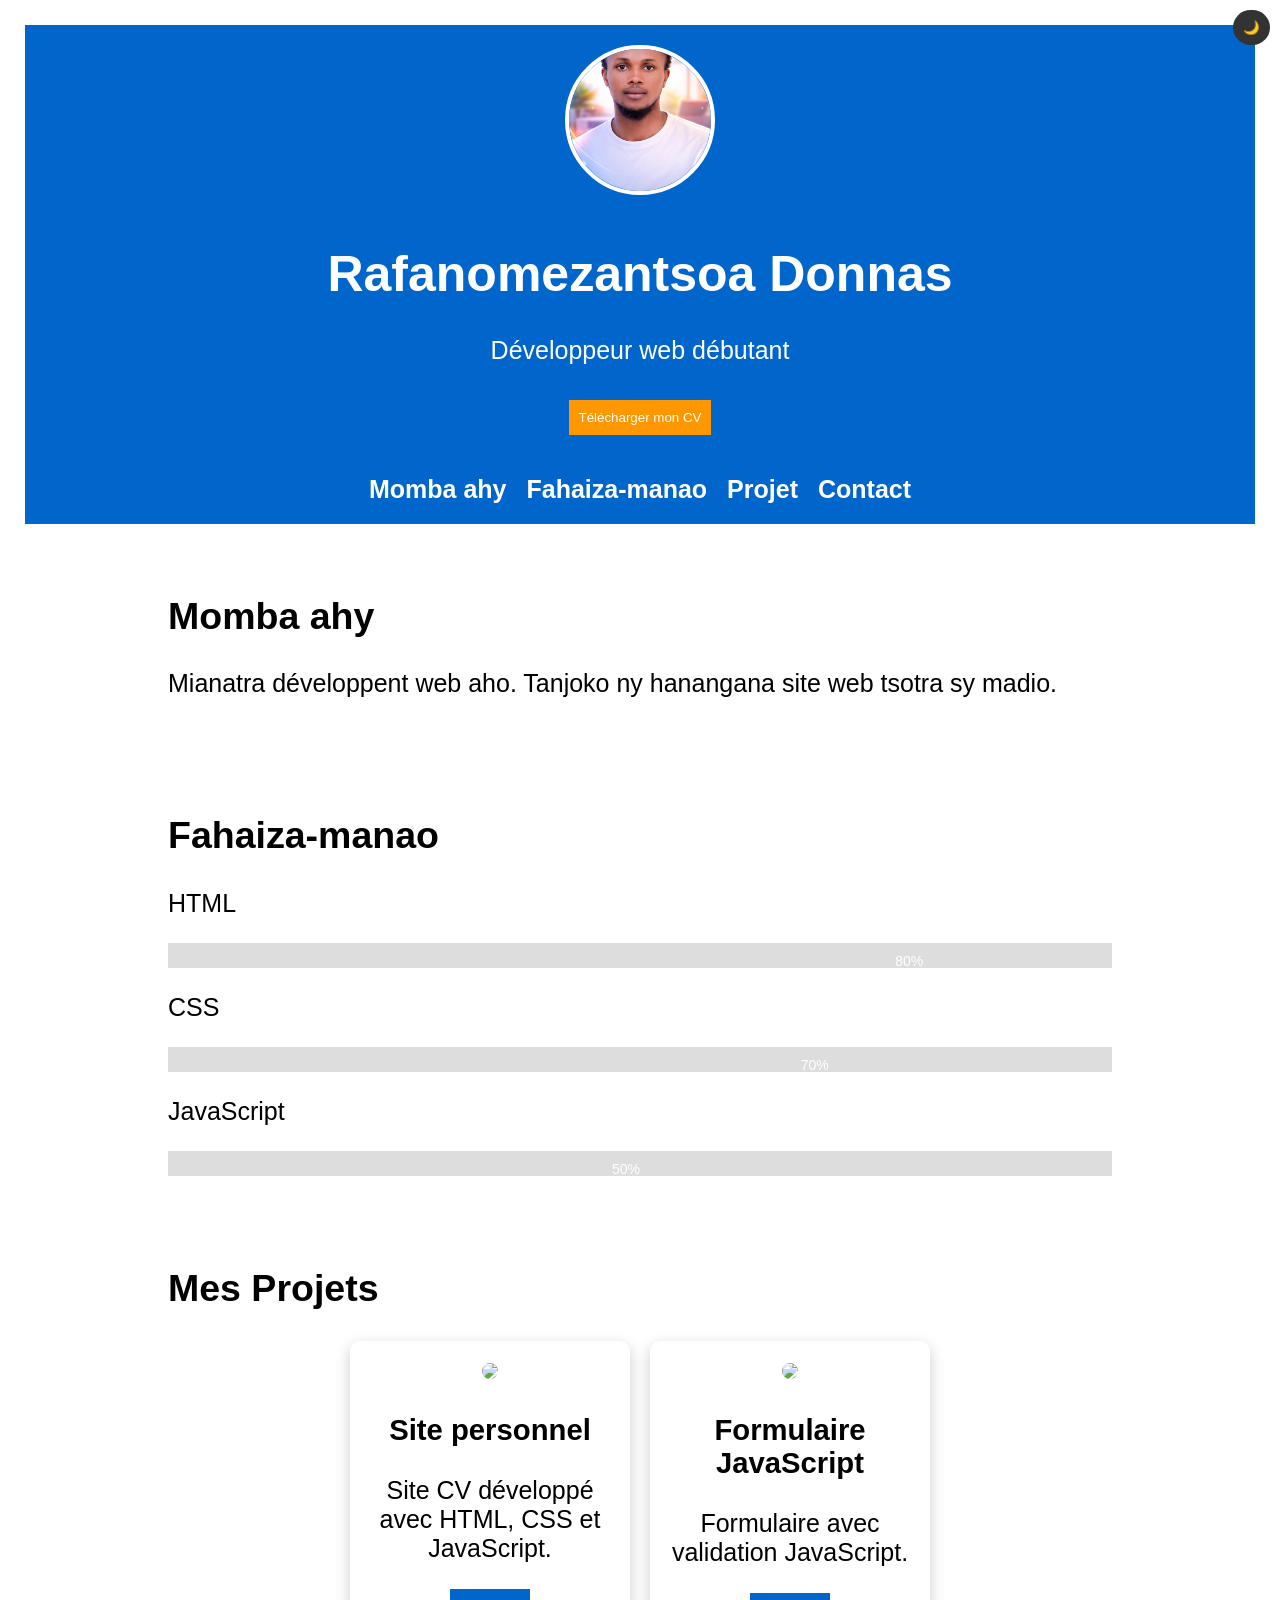
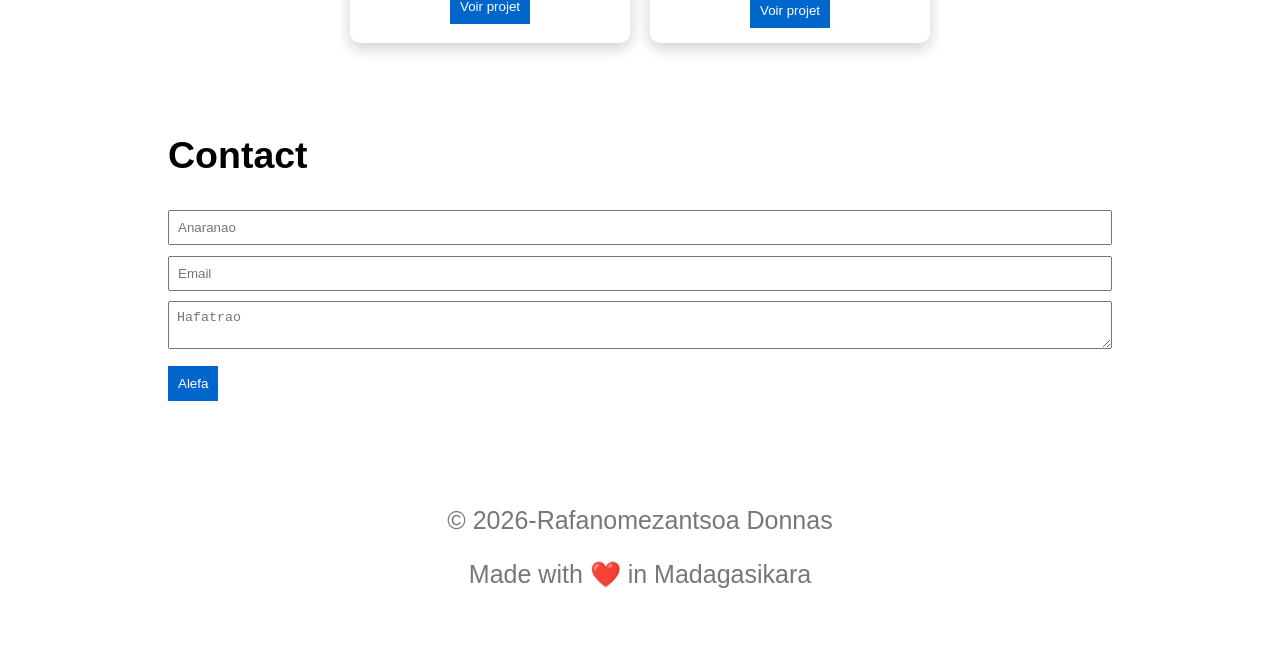
==== indeex.html @ 94b32f4a "Add files via upload" ====
<!DOCTYPE html>
<html lang="mg">
    <head>
        <meta name="viewport" content="width=device-width, initial-scale=1.0">
        <meta name="description" content="Portfolio de Rafanomezantsoa Donnas, Développeur web débutant spécialisé HTML, CSS et JavaScript.">
        <meta charset="UTF-8">
        <title>Rafanomezantsoa Donnas | Développeur Web</title>
        <style>
             body {
                font-family: Arial, sans-serif;
                background: #f0f0f0;
                margin: 0;
                padding: 25px;
                background-color: white;
                color: black;
                font-size: 25px;
             }

             .dark-mode {
                background-color: black;
                color: white;
             }

             .dark-mode section {
                background: #1e1e1e;
                color: white;
             }

             .dark-mode .card {
               background: #1e1e1e;
               color: white;
             }

             .dark-toggle {
                position: fixed;
                top: 10px;
                right: 10px;
                background: #333;
                color: white;
                border-radius: 20px;
             }

             header {
                background: #0066cc;
                color: white;
                padding: 20px;
                text-align: center;
             }

             header button {
               margin-top: 10px;
               background: #ff9800;
             }

             header button:hover {
               background: #e68900;
             }

             section {
                background: white;
                margin: 20px auto;
                padding: 20px;
                width: 80%;
                border-radius: 10px;
                opacity: 0;
                transform: translateY(30px);
                transition: all 0.8s ease;
             }

             section.show {
               opacity: 1;
               transform: translateY(0);
             }

             section:hover {
                transform: scale(1.02);
                box-shadow: 0 10px 25px rgba(0,0,0, 0.2);
             }

             ul {
                padding-left: 20px;
             }

             form input, form textarea {
                width: 100%;
                padding: 8px;
                margin-bottom: 10px;
             }

             button {
                background: #0066cc;
                color: white;
                border: none;
                padding: 10px;
                cursor: pointer;
                transition: transform 0.2s ease, background 0.3s;
             }

             button:active {
                transform: scale(0.95);
                background: #004a99;
             }

             @media(max-width:600px) {
                section {
                    width: 95%;
                }

                .projects{
                  flex-direction: column;
                  align-items: center;
                }

                .menu-btn{
                  display: block;
                  margin: auto;
                }

                .menu{
                  display: none;
                  flex-direction: column;
                  text-align: center;
                }

                .menu a{
                  display: block;
                  padding: 10px;
                }

                .menu.show{
                  display: flex;
                }
             }

             nav {
                position: sticky;
                top: 0;
                background: #0066cc;
                padding: 10px;
                display: flex;
                justify-content: center;
                flex-wrap: wrap;
             }

             nav a {
                color: white;
                margin: 10px;
                text-decoration: none;
                font-weight: bold;
             }

             nav a:hover {
                text-decoration: underline;
             }

             .contact {
                padding: 16px;
             }

             html {
                scroll-behavior: smooth;
                scroll-padding-top: 90px;
             }

             * {box-sizing: border-box;}

             .bar {
                width: 100%;
                background-color: #ddd;
             }

             .progress {
                text-align: right;
                padding-top: 10px;
                padding-bottom: 10px;
                color: white;
                height: 25px;
                transition: width 2s;
                font-size: 14px;
             }

             .html, .css, .js {
                width: 0;
             }

             footer {
               text-align: center;
               padding: 15px;
               color: #777;
             }

             .projects {
               display: flex;
               gap: 20px;
               flex-wrap: wrap;
               justify-content: center;
             }

             .card {
               background: white;
               border-radius: 10px;
               width: 280px;
               padding: 15px;
               text-align: center;
               box-shadow: 0 5px 15px rgb(0,0,0,0.2);
               transition: transform 0.3s;
             }

             .card:hover {
               transform: translateY(-5px);
             }

             .card img {
               width: 100%;
               border-radius: 10px;
             }

             .menu-btn{
               display: none;
               background: none;
               color: white;
               font-size: 30px;
               border: none;
             }

             .menu{
               display: flex;
               justify-content: center;
             }

             .profile{
               width: 150px;
               height: 150px;
               border-radius: 50%;
               object-fit: cover;
               border: 4px solid white;
               margin-bottom: 10px;
               transition: transform 0.3s;
             }

             .profile:hover{
               transform: scale(1.05);
             }

        </style>
    </head>

    <body>

        <button class="dark-toggle" onclick="myFunction()">🌙</button>
        
        <header>

         <img src="profil.png" class="profile" alt="Photo Rafanomezantsoa Donnas">

            <h1>Rafanomezantsoa Donnas</h1>
            <p>Développeur web débutant</p>

            <a href="cv-donnas.pdf" download>
               <button>Télécharger mon CV</button>
            </a>
        </header>

        <nav>

         <button class="menu-btn" onclick="toggleMenu()">☰</button>

         <div class="menu">
            <a href="#about">Momba ahy</a>
            <a href="#skills">Fahaiza-manao</a>
            <a href="#projet">Projet</a>
            <a href="#contact">Contact</a>
         </div>
            
        </nav>

        <main>

         <section id="about">
            <h2>Momba ahy</h2>
            <p>Mianatra développent web aho. Tanjoko ny hanangana
                site web tsotra sy madio.
            </p>
        </section>

        <section id="skills">
            <h2>Fahaiza-manao</h2>
            
            <p>HTML</p>
            <div class="bar">
                <div class="progress html">80%</div>
            </div>

            <p>CSS</p>
            <div class="bar">
                <div class="progress css">70%</div>
            </div>

            <p>JavaScript</p>
            <div class="bar">
                <div class="progress js">50%</div>
            </div>
        </section>

        <section id="projet">
            <h2> Mes Projets</h2>

            <div class="projects">

               <div class="card">
                  <img src="https://via.placeholder.com/300x200">
                  <h3>Site personnel</h3>
                  <p>Site CV développé avec HTML, CSS et JavaScript.</p>
                  <button>Voir projet</button>
               </div>

               <div class="card">
                  <img src="https://via.placeholder.com/300x200">
                  <h3>Formulaire JavaScript</h3>
                  <p>Formulaire avec validation JavaScript.</p>
                  <button>Voir projet</button>
               </div>

            </div>
        </section>

        <section id="contact">
            <h2>Contact</h2>

            <form id="contactForm">
                <input type="text" id="anarana" placeholder="Anaranao">
                <input type="email" id="email" placeholder="Email">
                <textarea id="hafatra" placeholder="Hafatrao"></textarea>

                <button type="button" onclick="salama()">Alefa</button>
                <p id="message"></p>
            </form>
        </section>
        </main>

        <footer>
         <p>© 2026-Rafanomezantsoa Donnas</p>
         <p>Made with ❤️ in Madagasikara</p>
        </footer>

        <script>
            function salama() {
                let anarana = document.getElementById("anarana").value.trim();
                let email = document.getElementById("email").value.trim();
                let hafatra = document.getElementById("hafatra").value.trim();
                let message = document.getElementById("message");

                let emailRegex = /^[^\s@]+@[^\s@]+\.[^\s@]+$/;

                if (!anarana || !email || !hafatra) {
                  message.style.color = "red";
                  message.innerHTML = "Fenoy azafady ny saha rehetra ❌";
                  return;
                }

                if (anarana.length < 2) {
                  message.style.color = "red";
                  message.innerHTML = "Anarana fohy loatra ❌";
                  return;
                }

                if (!emailRegex.test(email)) {
                  message.style.color = "red";
                  message.innerHTML = "Email tsy valide ❌";
                  return;
                }

                message.style.color = "green";
                message.innerHTML = "Hafatra voaray tsara ✔️ Misaotra anao " + anarana + " 😊";
            }

            // 👉 Dark mode + localstorage
            function myFunction() {
               document.body.classList.toggle("dark-mode");

               if (document.body.classList.contains("dark-mode")) {
                  localStorage.setItem("theme", "dark");
               } else {
                  localStorage.setItem("theme", "light");
               }
            }

            // 👉 Rehefa misokatra ny page
            window.onload = function () {
               // progress bar
               document.querySelector(".html").style.width = "80%";
               document.querySelector(".css").style.width = "70%";
               document.querySelector(".js").style.width = "50%";

               // theme
               if (localStorage.getItem("theme") === "dark") {
                  document.body.classList.add("dark-mode");
               }
            };

            const section = document.querySelectorAll("section");

            function revealOnScroll() {
                const trigger = window.innerHeight * 0.85;

                section.forEach(section => {
                    const top = section.getBoundingClientRect().top;

                    if (top < trigger) {
                        section.classList.add("show");
                    }
                });
            }

            window.addEventListener("scroll", revealOnScroll);
            revealOnScroll();

            function toggleMenu(){
               document.querySelector(".menu").classList.toggle("show");
            }
        </script>
    </body>
</html>
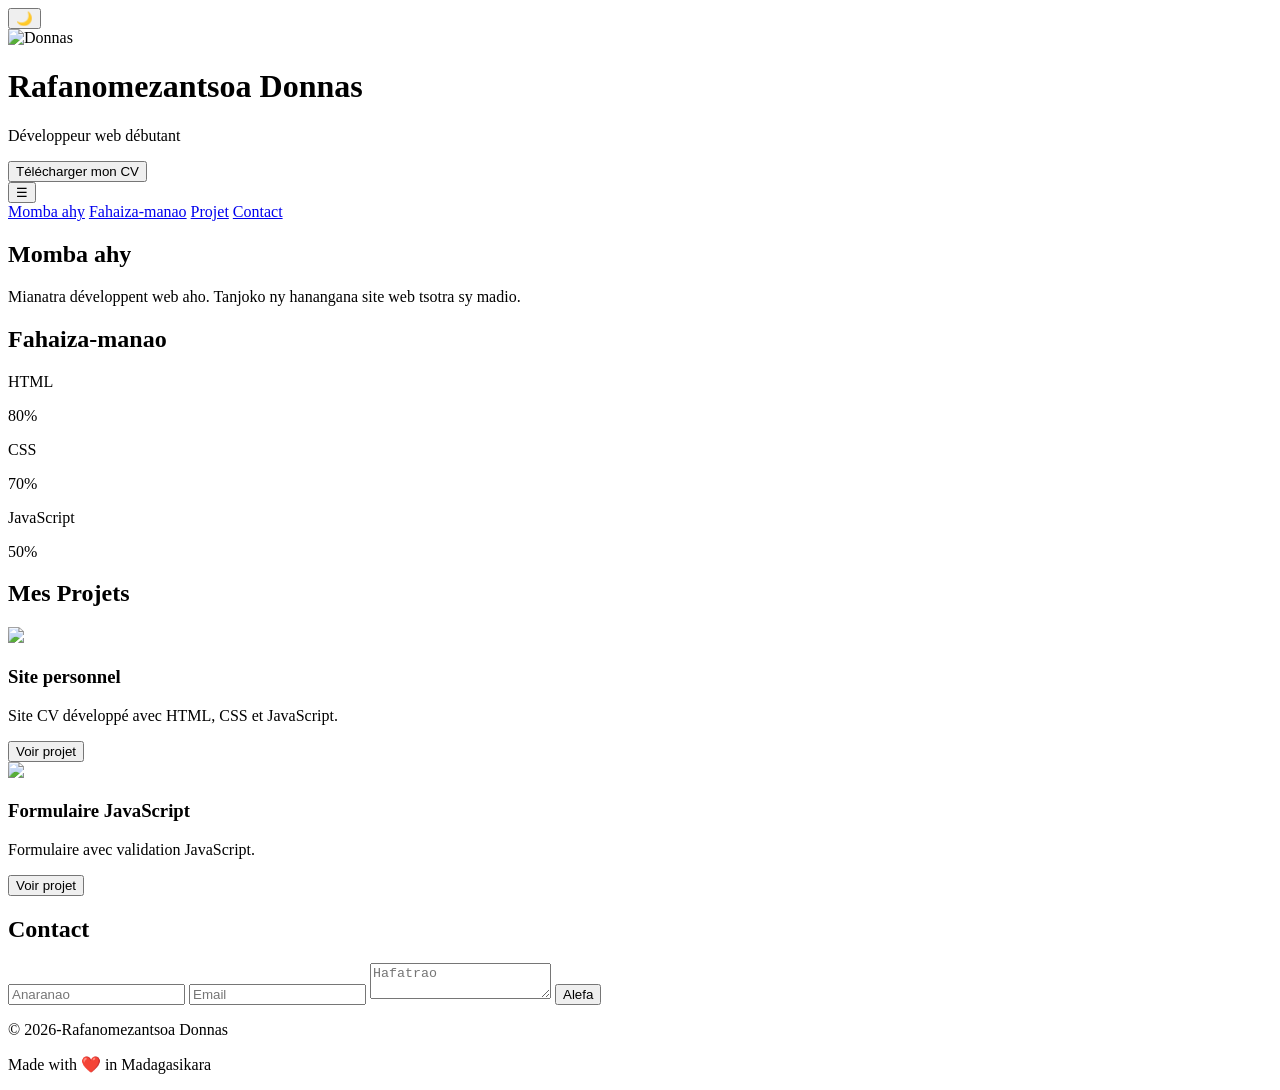
==== commit 1f1c36b0: "Refactor indeex.html with new structure and styles Updated the HTML structure and added new meta tag" ====
--- a/indeex.html
+++ b/indeex.html
@@ -3,246 +3,16 @@
     <head>
         <meta name="viewport" content="width=device-width, initial-scale=1.0">
         <meta name="description" content="Portfolio de Rafanomezantsoa Donnas, Développeur web débutant spécialisé HTML, CSS et JavaScript.">
+        <meta name="description" content="cv et portfolio de Rafanomezantsoa Donnas, développent web débutant à Madagasikara">
         <meta charset="UTF-8">
         <title>Rafanomezantsoa Donnas | Développeur Web</title>
-        <style>
-             body {
-                font-family: Arial, sans-serif;
-                background: #f0f0f0;
-                margin: 0;
-                padding: 25px;
-                background-color: white;
-                color: black;
-                font-size: 25px;
-             }
 
-             .dark-mode {
-                background-color: black;
-                color: white;
-             }
+        <link href="https://fonts.googleapis.com/css?family=Poppins&display=swap" rel="stylesheet">
 
-             .dark-mode section {
-                background: #1e1e1e;
-                color: white;
-             }
+        <link rel="stylesheet" href="css/style.css">
 
-             .dark-mode .card {
-               background: #1e1e1e;
-               color: white;
-             }
-
-             .dark-toggle {
-                position: fixed;
-                top: 10px;
-                right: 10px;
-                background: #333;
-                color: white;
-                border-radius: 20px;
-             }
-
-             header {
-                background: #0066cc;
-                color: white;
-                padding: 20px;
-                text-align: center;
-             }
-
-             header button {
-               margin-top: 10px;
-               background: #ff9800;
-             }
-
-             header button:hover {
-               background: #e68900;
-             }
-
-             section {
-                background: white;
-                margin: 20px auto;
-                padding: 20px;
-                width: 80%;
-                border-radius: 10px;
-                opacity: 0;
-                transform: translateY(30px);
-                transition: all 0.8s ease;
-             }
-
-             section.show {
-               opacity: 1;
-               transform: translateY(0);
-             }
-
-             section:hover {
-                transform: scale(1.02);
-                box-shadow: 0 10px 25px rgba(0,0,0, 0.2);
-             }
-
-             ul {
-                padding-left: 20px;
-             }
-
-             form input, form textarea {
-                width: 100%;
-                padding: 8px;
-                margin-bottom: 10px;
-             }
-
-             button {
-                background: #0066cc;
-                color: white;
-                border: none;
-                padding: 10px;
-                cursor: pointer;
-                transition: transform 0.2s ease, background 0.3s;
-             }
-
-             button:active {
-                transform: scale(0.95);
-                background: #004a99;
-             }
-
-             @media(max-width:600px) {
-                section {
-                    width: 95%;
-                }
-
-                .projects{
-                  flex-direction: column;
-                  align-items: center;
-                }
-
-                .menu-btn{
-                  display: block;
-                  margin: auto;
-                }
-
-                .menu{
-                  display: none;
-                  flex-direction: column;
-                  text-align: center;
-                }
-
-                .menu a{
-                  display: block;
-                  padding: 10px;
-                }
-
-                .menu.show{
-                  display: flex;
-                }
-             }
-
-             nav {
-                position: sticky;
-                top: 0;
-                background: #0066cc;
-                padding: 10px;
-                display: flex;
-                justify-content: center;
-                flex-wrap: wrap;
-             }
-
-             nav a {
-                color: white;
-                margin: 10px;
-                text-decoration: none;
-                font-weight: bold;
-             }
-
-             nav a:hover {
-                text-decoration: underline;
-             }
-
-             .contact {
-                padding: 16px;
-             }
-
-             html {
-                scroll-behavior: smooth;
-                scroll-padding-top: 90px;
-             }
-
-             * {box-sizing: border-box;}
-
-             .bar {
-                width: 100%;
-                background-color: #ddd;
-             }
-
-             .progress {
-                text-align: right;
-                padding-top: 10px;
-                padding-bottom: 10px;
-                color: white;
-                height: 25px;
-                transition: width 2s;
-                font-size: 14px;
-             }
-
-             .html, .css, .js {
-                width: 0;
-             }
-
-             footer {
-               text-align: center;
-               padding: 15px;
-               color: #777;
-             }
-
-             .projects {
-               display: flex;
-               gap: 20px;
-               flex-wrap: wrap;
-               justify-content: center;
-             }
-
-             .card {
-               background: white;
-               border-radius: 10px;
-               width: 280px;
-               padding: 15px;
-               text-align: center;
-               box-shadow: 0 5px 15px rgb(0,0,0,0.2);
-               transition: transform 0.3s;
-             }
-
-             .card:hover {
-               transform: translateY(-5px);
-             }
-
-             .card img {
-               width: 100%;
-               border-radius: 10px;
-             }
-
-             .menu-btn{
-               display: none;
-               background: none;
-               color: white;
-               font-size: 30px;
-               border: none;
-             }
-
-             .menu{
-               display: flex;
-               justify-content: center;
-             }
-
-             .profile{
-               width: 150px;
-               height: 150px;
-               border-radius: 50%;
-               object-fit: cover;
-               border: 4px solid white;
-               margin-bottom: 10px;
-               transition: transform 0.3s;
-             }
-
-             .profile:hover{
-               transform: scale(1.05);
-             }
-
-        </style>
+        <link rel="icon" href="images/profil.png">
+       
     </head>
 
     <body>
@@ -251,12 +21,12 @@
         
         <header>
 
-         <img src="profil.png" class="profile" alt="Photo Rafanomezantsoa Donnas">
+         <img src="images/profil.png" alt="Donnas">
 
             <h1>Rafanomezantsoa Donnas</h1>
             <p>Développeur web débutant</p>
 
-            <a href="cv-donnas.pdf" download>
+            <a href="pdf/cv-donnas.pdf" download>
                <button>Télécharger mon CV</button>
             </a>
         </header>
@@ -420,4 +190,4 @@
             }
         </script>
     </body>
-</html>+</html>
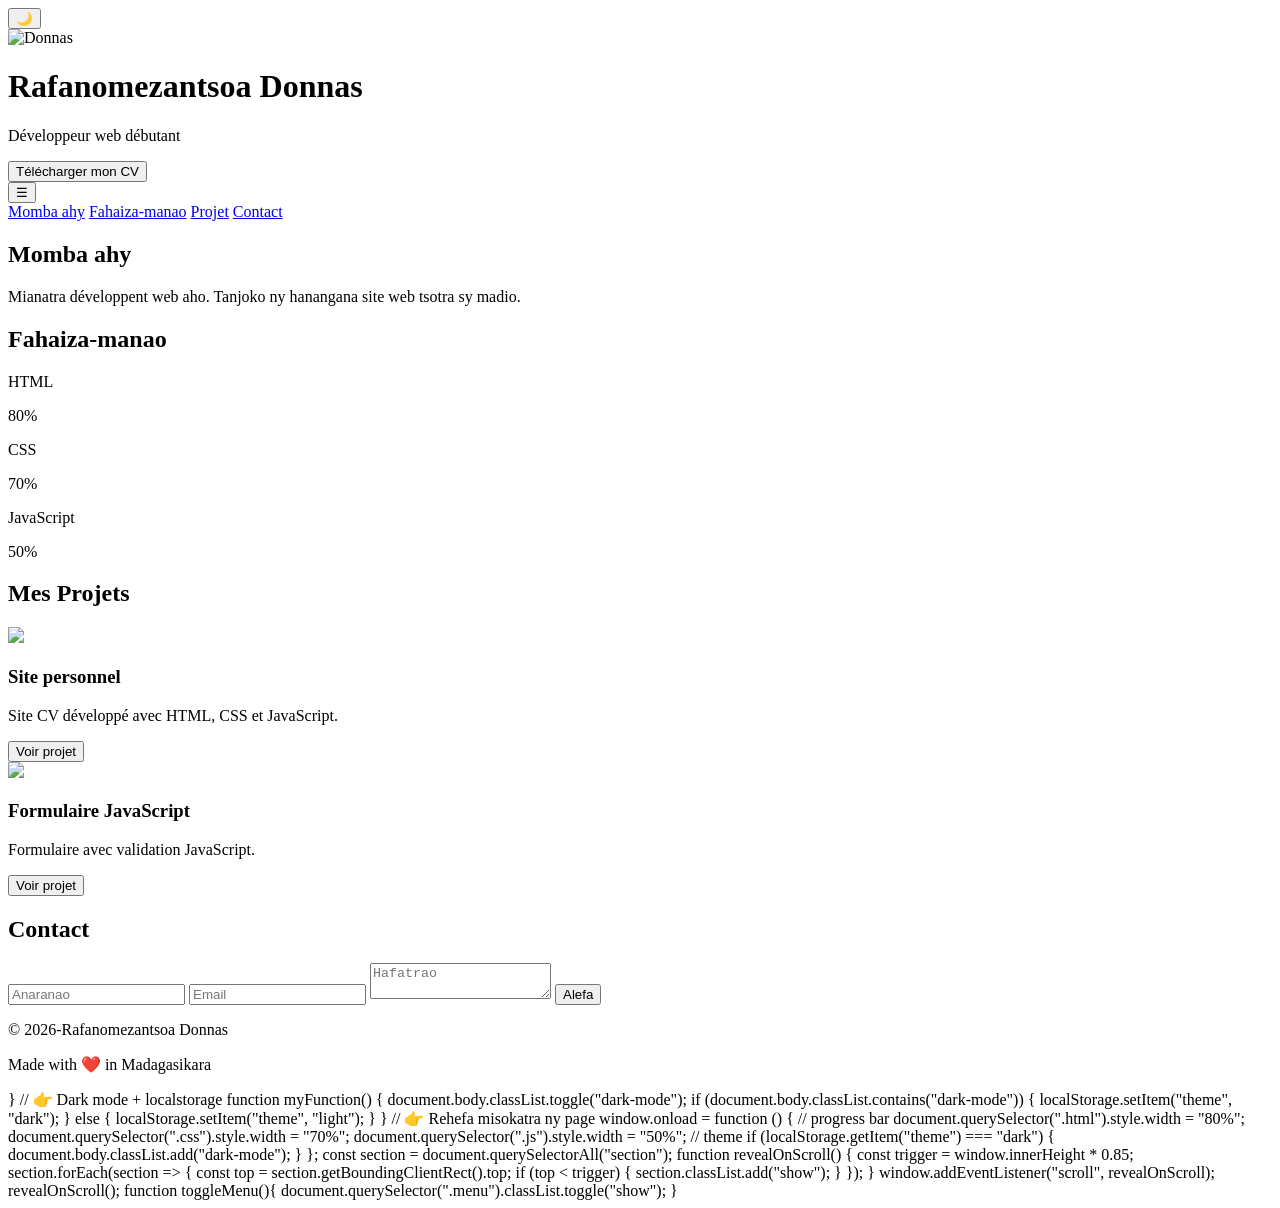
==== commit 8fdf8460: "Refactor indeex.html with updated content and structure Updated the content and structure of the HTM" ====
--- a/indeex.html
+++ b/indeex.html
@@ -2,8 +2,7 @@
 <html lang="mg">
     <head>
         <meta name="viewport" content="width=device-width, initial-scale=1.0">
-        <meta name="description" content="Portfolio de Rafanomezantsoa Donnas, Développeur web débutant spécialisé HTML, CSS et JavaScript.">
-        <meta name="description" content="cv et portfolio de Rafanomezantsoa Donnas, développent web débutant à Madagasikara">
+        <meta name="description" content="Portfolio de Rafanomezantsoa Donnas, développeur spécialisé en HTML, CSS et JavaScript à Madagascar.">
         <meta charset="UTF-8">
         <title>Rafanomezantsoa Donnas | Développeur Web</title>
 
@@ -21,7 +20,7 @@
         
         <header>
 
-         <img src="images/profil.png" alt="Donnas">
+         <img src="images/profil.png" alt="Donnas" class="profile">
 
             <h1>Rafanomezantsoa Donnas</h1>
             <p>Développeur web débutant</p>
@@ -81,7 +80,7 @@
                   <img src="https://via.placeholder.com/300x200">
                   <h3>Site personnel</h3>
                   <p>Site CV développé avec HTML, CSS et JavaScript.</p>
-                  <button>Voir projet</button>
+                  <button onclick="window.open('https://github.com', '_blank')">Voir projet</button>
                </div>
 
                <div class="card">
@@ -141,7 +140,150 @@
                 }
 
                 message.style.color = "green";
-                message.innerHTML = "Hafatra voaray tsara ✔️ Misaotra anao " + anarana + " 😊";
+                <!DOCTYPE html>
+<html lang="mg">
+    <head>
+        <meta name="viewport" content="width=device-width, initial-scale=1.0">
+        <meta name="description" content="Portfolio de Rafanomezantsoa Donnas, Développeur web débutant spécialisé HTML, CSS et JavaScript.">
+        <meta name="description" content="cv et portfolio de Rafanomezantsoa Donnas, développent web débutant à Madagasikara">
+        <meta charset="UTF-8">
+        <title>Rafanomezantsoa Donnas | Développeur Web</title>
+
+        <link href="https://fonts.googleapis.com/css?family=Poppins&display=swap" rel="stylesheet">
+
+        <link rel="stylesheet" href="css/style.css">
+
+        <link rel="icon" href="images/profil.png">
+       
+    </head>
+
+    <body>
+
+        <button class="dark-toggle" onclick="myFunction()">🌙</button>
+        
+        <header>
+
+         <img src="images/profil.png" alt="Donnas">
+
+            <h1>Rafanomezantsoa Donnas</h1>
+            <p>Développeur web débutant</p>
+
+            <a href="pdf/cv-donnas.pdf" download>
+               <button>Télécharger mon CV</button>
+            </a>
+        </header>
+
+        <nav>
+
+         <button class="menu-btn" onclick="toggleMenu()">☰</button>
+
+         <div class="menu">
+            <a href="#about">Momba ahy</a>
+            <a href="#skills">Fahaiza-manao</a>
+            <a href="#projet">Projet</a>
+            <a href="#contact">Contact</a>
+         </div>
+            
+        </nav>
+
+        <main>
+
+         <section id="about">
+            <h2>Momba ahy</h2>
+            <p>Mianatra développent web aho. Tanjoko ny hanangana
+                site web tsotra sy madio.
+            </p>
+        </section>
+
+        <section id="skills">
+            <h2>Fahaiza-manao</h2>
+            
+            <p>HTML</p>
+            <div class="bar">
+                <div class="progress html">80%</div>
+            </div>
+
+            <p>CSS</p>
+            <div class="bar">
+                <div class="progress css">70%</div>
+            </div>
+
+            <p>JavaScript</p>
+            <div class="bar">
+                <div class="progress js">50%</div>
+            </div>
+        </section>
+
+        <section id="projet">
+            <h2> Mes Projets</h2>
+
+            <div class="projects">
+
+               <div class="card">
+                  <img src="https://via.placeholder.com/300x200">
+                  <h3>Site personnel</h3>
+                  <p>Site CV développé avec HTML, CSS et JavaScript.</p>
+                  <button onclik="window.open('https://github.com')">Voir projet</button>
+               </div>
+
+               <div class="card">
+                  <img src="https://via.placeholder.com/300x200">
+                  <h3>Formulaire JavaScript</h3>
+                  <p>Formulaire avec validation JavaScript.</p>
+                  <button>Voir projet</button>
+               </div>
+
+            </div>
+        </section>
+
+        <section id="contact">
+            <h2>Contact</h2>
+
+            <form id="contactForm">
+                <input type="text" id="anarana" placeholder="Anaranao">
+                <input type="email" id="email" placeholder="Email">
+                <textarea id="hafatra" placeholder="Hafatrao"></textarea>
+
+                <button type="button" onclick="salama()">Alefa</button>
+                <p id="message"></p>
+            </form>
+        </section>
+        </main>
+
+        <footer>
+         <p>© 2026-Rafanomezantsoa Donnas</p>
+         <p>Made with ❤️ in Madagasikara</p>
+        </footer>
+
+        <script>
+            function salama() {
+                let anarana = document.getElementById("anarana").value.trim();
+                let email = document.getElementById("email").value.trim();
+                let hafatra = document.getElementById("hafatra").value.trim();
+                let message = document.getElementById("message");
+
+                let emailRegex = /^[^\s@]+@[^\s@]+\.[^\s@]+$/;
+
+                if (!anarana || !email || !hafatra) {
+                  message.style.color = "red";
+                  message.innerHTML = "Fenoy azafady ny saha rehetra ❌";
+                  return;
+                }
+
+                if (anarana.length < 2) {
+                  message.style.color = "red";
+                  message.innerHTML = "Anarana fohy loatra ❌";
+                  return;
+                }
+
+                if (!emailRegex.test(email)) {
+                  message.style.color = "red";
+                  message.innerHTML = "Email tsy valide ❌";
+                  return;
+                }
+
+                message.style.color = "green";
+                message.innerHTML = "✔️ Hafatra voaray! Misaotra anao " + anarana + " 😊";
             }
 
             // 👉 Dark mode + localstorage
@@ -191,3 +333,53 @@
         </script>
     </body>
 </html>
+
+            }
+
+            // 👉 Dark mode + localstorage
+            function myFunction() {
+               document.body.classList.toggle("dark-mode");
+
+               if (document.body.classList.contains("dark-mode")) {
+                  localStorage.setItem("theme", "dark");
+               } else {
+                  localStorage.setItem("theme", "light");
+               }
+            }
+
+            // 👉 Rehefa misokatra ny page
+            window.onload = function () {
+               // progress bar
+               document.querySelector(".html").style.width = "80%";
+               document.querySelector(".css").style.width = "70%";
+               document.querySelector(".js").style.width = "50%";
+
+               // theme
+               if (localStorage.getItem("theme") === "dark") {
+                  document.body.classList.add("dark-mode");
+               }
+            };
+
+            const section = document.querySelectorAll("section");
+
+            function revealOnScroll() {
+                const trigger = window.innerHeight * 0.85;
+
+                section.forEach(section => {
+                    const top = section.getBoundingClientRect().top;
+
+                    if (top < trigger) {
+                        section.classList.add("show");
+                    }
+                });
+            }
+
+            window.addEventListener("scroll", revealOnScroll);
+            revealOnScroll();
+
+            function toggleMenu(){
+               document.querySelector(".menu").classList.toggle("show");
+            }
+        </script>
+    </body>
+</html>
